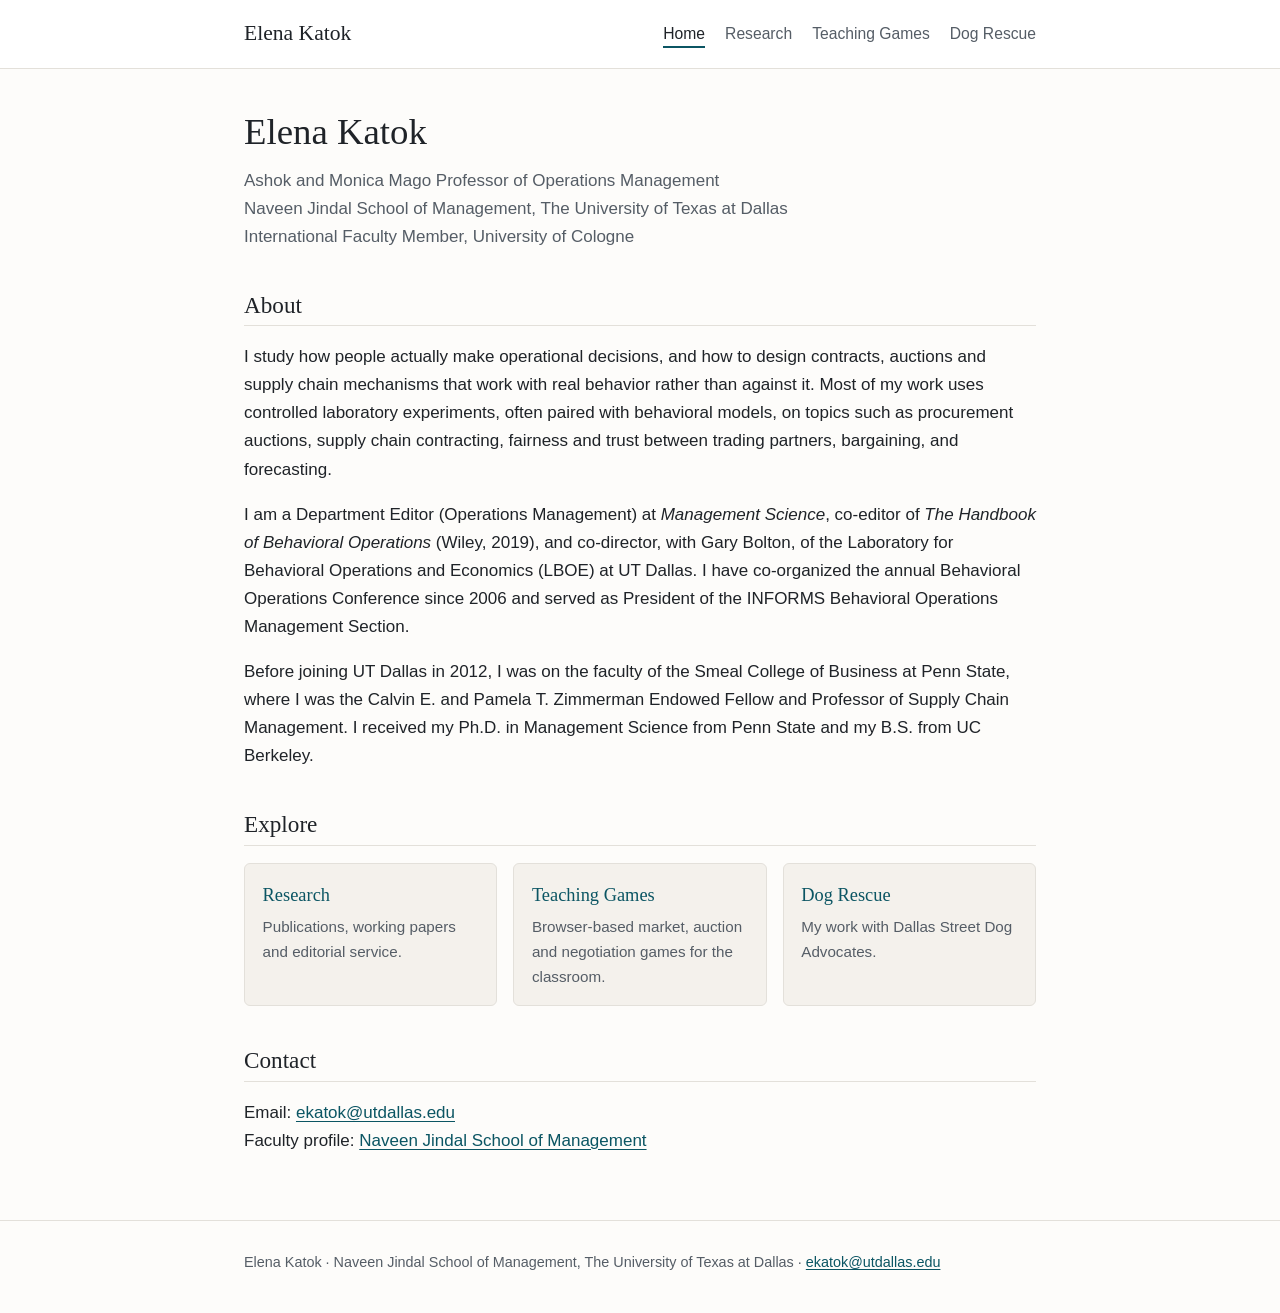
==== index.html @ 63ec6401 "First draft of personal website: home, research, teaching games, dog rescue Co-Authored-By: Claude O" ====
<!DOCTYPE html>
<html lang="en">
<head>
  <meta charset="utf-8">
  <meta name="viewport" content="width=device-width, initial-scale=1">
  <title>Elena Katok</title>
  <meta name="description" content="Elena Katok, Ashok and Monica Mago Professor of Operations Management at UT Dallas. Behavioral operations, laboratory experiments, procurement auctions, supply chain contracting.">
  <link rel="stylesheet" href="style.css">
</head>
<body>
  <a class="skip" href="#main">Skip to main content</a>
  <header class="site-header">
    <div class="wrap">
      <a class="site-name" href="index.html">Elena Katok</a>
      <nav aria-label="Main">
        <ul>
        <li><a href="index.html" aria-current="page">Home</a></li>
        <li><a href="research.html">Research</a></li>
        <li><a href="games.html">Teaching Games</a></li>
        <li><a href="dogs.html">Dog Rescue</a></li>
        </ul>
      </nav>
    </div>
  </header>
  <main id="main" class="wrap">
    <section class="intro">
      <h1>Elena Katok</h1>
      <p class="role">Ashok and Monica Mago Professor of Operations Management<br>
      Naveen Jindal School of Management, The University of Texas at Dallas<br>
      International Faculty Member, University of Cologne</p>
    </section>

    <section aria-labelledby="about">
      <h2 id="about">About</h2>
      <p>I study how people actually make operational decisions, and how to design contracts, auctions and supply chain mechanisms that work with real behavior rather than against it. Most of my work uses controlled laboratory experiments, often paired with behavioral models, on topics such as procurement auctions, supply chain contracting, fairness and trust between trading partners, bargaining, and forecasting.</p>
      <p>I am a Department Editor (Operations Management) at <em>Management Science</em>, co-editor of <em>The Handbook of Behavioral Operations</em> (Wiley, 2019), and co-director, with Gary Bolton, of the Laboratory for Behavioral Operations and Economics (LBOE) at UT Dallas. I have co-organized the annual Behavioral Operations Conference since 2006 and served as President of the INFORMS Behavioral Operations Management Section.</p>
      <p>Before joining UT Dallas in 2012, I was on the faculty of the Smeal College of Business at Penn State, where I was the Calvin E. and Pamela T. Zimmerman Endowed Fellow and Professor of Supply Chain Management. I received my Ph.D. in Management Science from Penn State and my B.S. from UC Berkeley.</p>
    </section>

    <section aria-labelledby="explore">
      <h2 id="explore">Explore</h2>
      <ul class="cards">
        <li><a href="research.html"><span class="card-title">Research</span><span class="card-text">Publications, working papers and editorial service.</span></a></li>
        <li><a href="games.html"><span class="card-title">Teaching Games</span><span class="card-text">Browser-based market, auction and negotiation games for the classroom.</span></a></li>
        <li><a href="dogs.html"><span class="card-title">Dog Rescue</span><span class="card-text">My work with Dallas Street Dog Advocates.</span></a></li>
      </ul>
    </section>

    <section aria-labelledby="contact">
      <h2 id="contact">Contact</h2>
      <p>Email: <a href="mailto:ekatok@utdallas.edu">ekatok@utdallas.edu</a><br>
      Faculty profile: <a href="https://jindal.utdallas.edu/faculty/elena-katok/">Naveen Jindal School of Management</a></p>
    </section>
  </main>
  <footer class="site-footer">
    <div class="wrap">
      <p>Elena Katok · Naveen Jindal School of Management, The University of Texas at Dallas · <a href="mailto:ekatok@utdallas.edu">ekatok@utdallas.edu</a></p>
    </div>
  </footer>
</body>
</html>
---- style.css ----
:root {
  --ink: #1f2328;
  --muted: #555d66;
  --bg: #fdfcfa;
  --rule: #e3e0da;
  --accent: #0b5563;
  --accent-dark: #083f4a;
  --card: #f4f1ec;
  --serif: Georgia, "Iowan Old Style", "Times New Roman", serif;
  --sans: -apple-system, BlinkMacSystemFont, "Segoe UI", Roboto, "Helvetica Neue", Arial, sans-serif;
}

* { box-sizing: border-box; }

html { font-size: 100%; }

body {
  margin: 0;
  background: var(--bg);
  color: var(--ink);
  font-family: var(--sans);
  font-size: 1.0625rem;
  line-height: 1.65;
}

.wrap {
  max-width: 52rem;
  margin: 0 auto;
  padding: 0 1.25rem;
}

/* Skip link: visible when focused */
.skip {
  position: absolute;
  left: -999px;
  top: 0;
  background: var(--accent);
  color: #fff;
  padding: 0.5rem 1rem;
  z-index: 10;
}
.skip:focus { left: 0.5rem; top: 0.5rem; }

a { color: var(--accent); text-underline-offset: 0.15em; }
a:hover { color: var(--accent-dark); }
a:focus-visible, .cards a:focus-visible {
  outline: 3px solid #e0a100;
  outline-offset: 2px;
}

/* Header */
.site-header {
  border-bottom: 1px solid var(--rule);
  background: #fff;
}
.site-header .wrap {
  display: flex;
  flex-wrap: wrap;
  align-items: center;
  justify-content: space-between;
  gap: 0.5rem 1.5rem;
  padding-top: 1rem;
  padding-bottom: 1rem;
}
.site-name {
  font-family: var(--serif);
  font-size: 1.35rem;
  color: var(--ink);
  text-decoration: none;
}
.site-header nav ul {
  list-style: none;
  margin: 0;
  padding: 0;
  display: flex;
  flex-wrap: wrap;
  gap: 0.25rem 1.25rem;
}
.site-header nav a {
  color: var(--muted);
  text-decoration: none;
  font-size: 0.98rem;
  padding: 0.25rem 0;
  border-bottom: 2px solid transparent;
}
.site-header nav a:hover { color: var(--ink); }
.site-header nav a[aria-current="page"] {
  color: var(--ink);
  border-bottom-color: var(--accent);
}

/* Main */
main.wrap { padding-top: 2.5rem; padding-bottom: 3rem; }

h1, h2 {
  font-family: var(--serif);
  font-weight: normal;
  line-height: 1.25;
}
h1 { font-size: 2.3rem; margin: 0 0 0.75rem; }
h2 {
  font-size: 1.45rem;
  margin: 2.5rem 0 0.75rem;
  padding-bottom: 0.35rem;
  border-bottom: 1px solid var(--rule);
}

.role { color: var(--muted); margin-top: 0; }
.lede { font-size: 1.15rem; color: var(--muted); }

/* On-page contents */
.toc ul {
  list-style: none;
  padding: 0;
  display: flex;
  flex-wrap: wrap;
  gap: 0.25rem 1.25rem;
  font-size: 0.95rem;
}

/* Publication lists */
.pubs { padding-left: 1.5rem; }
.pubs li { margin-bottom: 0.7rem; }
.pubs a { word-break: break-word; }

.links { padding-left: 1.25rem; }

/* Cards */
.cards {
  list-style: none;
  padding: 0;
  display: grid;
  grid-template-columns: repeat(auto-fit, minmax(12rem, 1fr));
  gap: 1rem;
}
.cards a {
  display: block;
  height: 100%;
  padding: 1rem 1.1rem;
  background: var(--card);
  border: 1px solid var(--rule);
  border-radius: 6px;
  text-decoration: none;
  color: var(--ink);
}
.cards a:hover { border-color: var(--accent); }
.card-title {
  display: block;
  font-family: var(--serif);
  font-size: 1.15rem;
  color: var(--accent);
  margin-bottom: 0.25rem;
}
.card-text { display: block; color: var(--muted); font-size: 0.95rem; }

/* Footer */
.site-footer {
  border-top: 1px solid var(--rule);
  color: var(--muted);
  font-size: 0.9rem;
}
.site-footer .wrap { padding-top: 1rem; padding-bottom: 1.5rem; }

@media (max-width: 34rem) {
  h1 { font-size: 1.9rem; }
  main.wrap { padding-top: 1.75rem; }
}
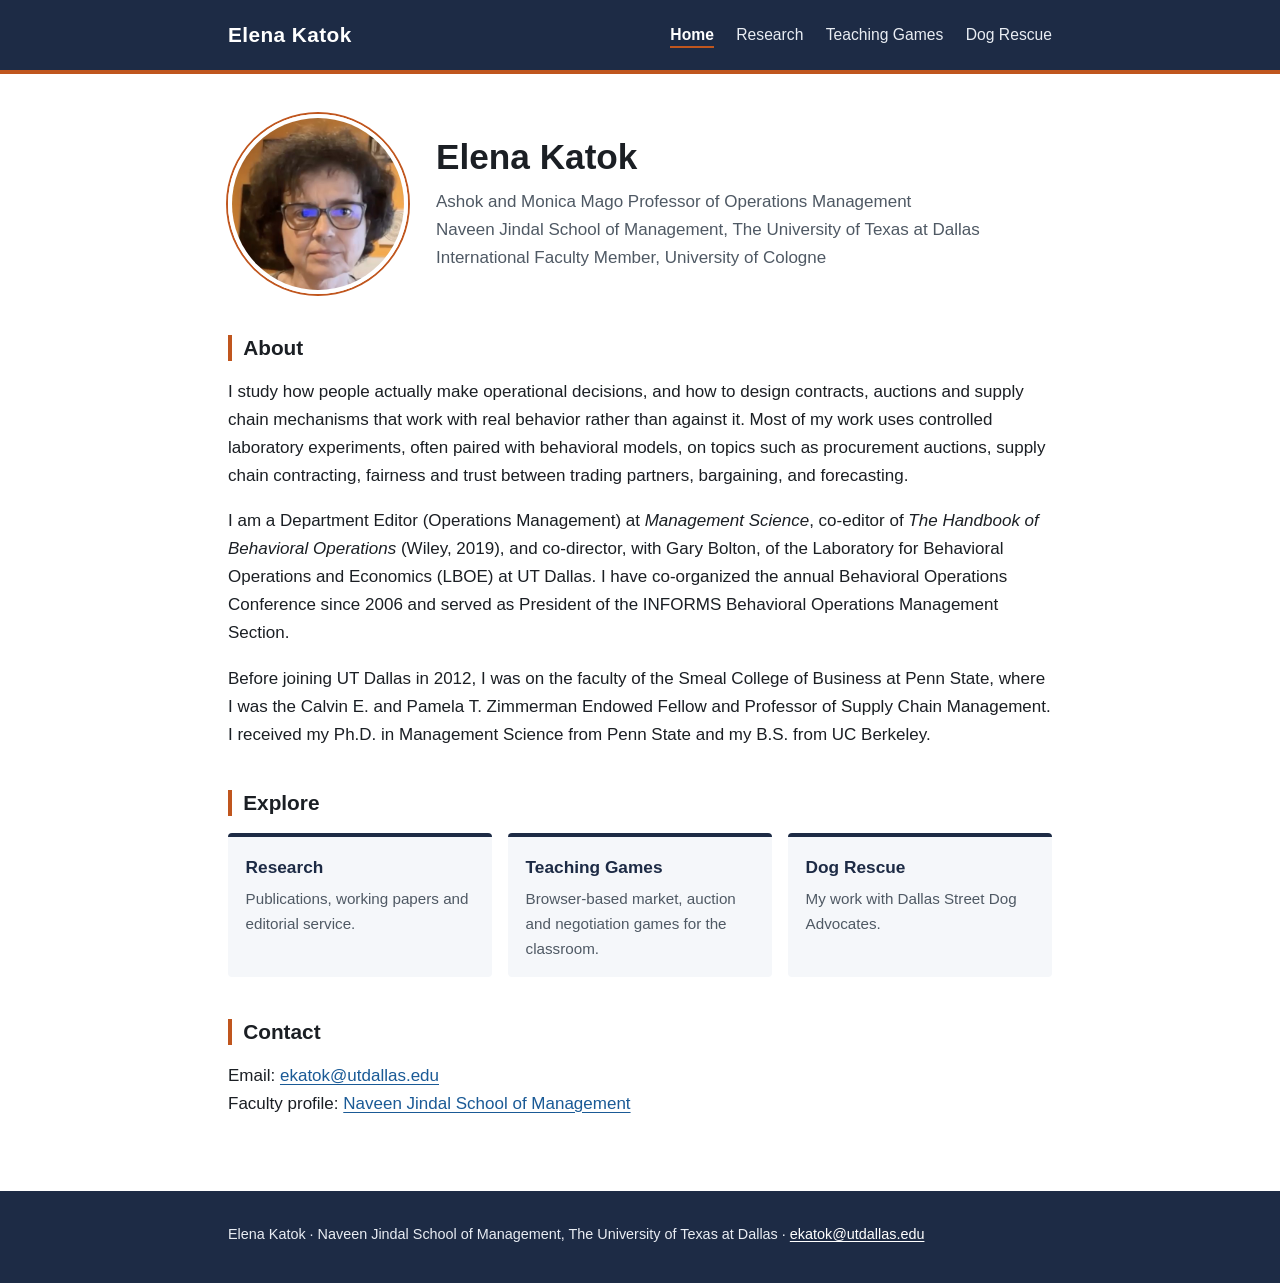
==== commit 38090cc9: "New visual design, photos, Saving Lives paper, POM publication Co-Authored-By: Claude Opus 5.5 <nore" ====
--- a/index.html
+++ b/index.html
@@ -24,10 +24,13 @@
   </header>
   <main id="main" class="wrap">
     <section class="intro">
+      <img class="headshot" src="images/elena-katok.jpg" width="240" height="240" alt="Portrait of Elena Katok">
+      <div>
       <h1>Elena Katok</h1>
       <p class="role">Ashok and Monica Mago Professor of Operations Management<br>
       Naveen Jindal School of Management, The University of Texas at Dallas<br>
       International Faculty Member, University of Cologne</p>
+      </div>
     </section>
 
     <section aria-labelledby="about">
--- a/style.css
+++ b/style.css
@@ -1,35 +1,35 @@
 :root {
-  --ink: #1f2328;
-  --muted: #555d66;
-  --bg: #fdfcfa;
-  --rule: #e3e0da;
-  --accent: #0b5563;
-  --accent-dark: #083f4a;
-  --card: #f4f1ec;
-  --serif: Georgia, "Iowan Old Style", "Times New Roman", serif;
-  --sans: -apple-system, BlinkMacSystemFont, "Segoe UI", Roboto, "Helvetica Neue", Arial, sans-serif;
+  --ink: #1b1f24;
+  --muted: #4f5964;
+  --bg: #ffffff;
+  --band: #1d2b45;       /* navy header/footer */
+  --band-text: #e9edf3;
+  --accent: #c0561e;     /* warm orange: rules, bars, highlights */
+  --link: #1a5a96;
+  --link-hover: #123f6b;
+  --rule: #e2e6eb;
+  --soft: #f5f7fa;
+  --font: "Avenir Next", Avenir, "Segoe UI", -apple-system, BlinkMacSystemFont, Roboto, "Helvetica Neue", Arial, sans-serif;
 }
 
 * { box-sizing: border-box; }
-
-html { font-size: 100%; }
 
 body {
   margin: 0;
   background: var(--bg);
   color: var(--ink);
-  font-family: var(--sans);
+  font-family: var(--font);
   font-size: 1.0625rem;
   line-height: 1.65;
 }
 
 .wrap {
-  max-width: 52rem;
+  max-width: 54rem;
   margin: 0 auto;
   padding: 0 1.25rem;
 }
 
-/* Skip link: visible when focused */
+/* Skip link */
 .skip {
   position: absolute;
   left: -999px;
@@ -41,17 +41,18 @@
 }
 .skip:focus { left: 0.5rem; top: 0.5rem; }
 
-a { color: var(--accent); text-underline-offset: 0.15em; }
-a:hover { color: var(--accent-dark); }
-a:focus-visible, .cards a:focus-visible {
-  outline: 3px solid #e0a100;
+a { color: var(--link); text-underline-offset: 0.15em; }
+a:hover { color: var(--link-hover); }
+a:focus-visible {
+  outline: 3px solid #f2b134;
   outline-offset: 2px;
 }
 
-/* Header */
+/* Header band */
 .site-header {
-  border-bottom: 1px solid var(--rule);
-  background: #fff;
+  background: var(--band);
+  color: var(--band-text);
+  border-bottom: 4px solid var(--accent);
 }
 .site-header .wrap {
   display: flex;
@@ -59,59 +60,92 @@
   align-items: center;
   justify-content: space-between;
   gap: 0.5rem 1.5rem;
-  padding-top: 1rem;
-  padding-bottom: 1rem;
+  padding-top: 1.1rem;
+  padding-bottom: 1.1rem;
 }
 .site-name {
-  font-family: var(--serif);
-  font-size: 1.35rem;
-  color: var(--ink);
+  color: #fff;
+  font-weight: 700;
+  font-size: 1.3rem;
+  letter-spacing: 0.02em;
   text-decoration: none;
 }
+.site-name:hover { color: #fff; }
 .site-header nav ul {
   list-style: none;
   margin: 0;
   padding: 0;
   display: flex;
   flex-wrap: wrap;
-  gap: 0.25rem 1.25rem;
+  gap: 0.25rem 1.4rem;
 }
 .site-header nav a {
-  color: var(--muted);
+  color: var(--band-text);
   text-decoration: none;
   font-size: 0.98rem;
-  padding: 0.25rem 0;
+  padding: 0.2rem 0;
   border-bottom: 2px solid transparent;
 }
-.site-header nav a:hover { color: var(--ink); }
+.site-header nav a:hover { color: #fff; border-bottom-color: #8fa0bb; }
 .site-header nav a[aria-current="page"] {
-  color: var(--ink);
+  color: #fff;
+  font-weight: 600;
   border-bottom-color: var(--accent);
 }
 
 /* Main */
-main.wrap { padding-top: 2.5rem; padding-bottom: 3rem; }
-
-h1, h2 {
-  font-family: var(--serif);
-  font-weight: normal;
-  line-height: 1.25;
-}
-h1 { font-size: 2.3rem; margin: 0 0 0.75rem; }
+main.wrap { padding-top: 2.5rem; padding-bottom: 3.5rem; }
+
+h1, h2 { line-height: 1.25; color: var(--ink); }
+h1 { font-size: 2.2rem; font-weight: 700; margin: 0 0 0.6rem; }
 h2 {
-  font-size: 1.45rem;
-  margin: 2.5rem 0 0.75rem;
-  padding-bottom: 0.35rem;
-  border-bottom: 1px solid var(--rule);
-}
-
-.role { color: var(--muted); margin-top: 0; }
+  font-size: 1.3rem;
+  font-weight: 700;
+  margin: 2.6rem 0 0.8rem;
+  padding-left: 0.7rem;
+  border-left: 4px solid var(--accent);
+}
+
+.role { color: var(--muted); margin: 0; }
 .lede { font-size: 1.15rem; color: var(--muted); }
+
+/* Home intro with headshot */
+.intro {
+  display: flex;
+  align-items: center;
+  gap: 1.75rem;
+  flex-wrap: wrap;
+}
+.headshot {
+  width: 180px;
+  height: 180px;
+  border-radius: 50%;
+  object-fit: cover;
+  border: 4px solid #fff;
+  box-shadow: 0 0 0 2px var(--accent);
+}
+
+/* Photos */
+.photo { margin: 1.75rem 0; }
+.photo img {
+  width: 100%;
+  height: auto;
+  border-radius: 6px;
+  display: block;
+}
+.photo figcaption {
+  font-size: 0.9rem;
+  color: var(--muted);
+  margin-top: 0.4rem;
+}
 
 /* On-page contents */
 .toc ul {
   list-style: none;
-  padding: 0;
+  padding: 0.6rem 0.9rem;
+  margin: 1.25rem 0 0;
+  background: var(--soft);
+  border-radius: 6px;
   display: flex;
   flex-wrap: wrap;
   gap: 0.25rem 1.25rem;
@@ -119,8 +153,9 @@
 }
 
 /* Publication lists */
-.pubs { padding-left: 1.5rem; }
-.pubs li { margin-bottom: 0.7rem; }
+.pubs { padding-left: 1.6rem; }
+.pubs li { margin-bottom: 0.75rem; }
+.pubs li::marker { color: var(--muted); }
 .pubs a { word-break: break-word; }
 
 .links { padding-left: 1.25rem; }
@@ -137,31 +172,34 @@
   display: block;
   height: 100%;
   padding: 1rem 1.1rem;
-  background: var(--card);
-  border: 1px solid var(--rule);
-  border-radius: 6px;
+  background: var(--soft);
+  border-top: 4px solid var(--band);
+  border-radius: 4px;
   text-decoration: none;
   color: var(--ink);
-}
-.cards a:hover { border-color: var(--accent); }
+  transition: border-color 0.15s;
+}
+.cards a:hover { border-top-color: var(--accent); }
 .card-title {
   display: block;
-  font-family: var(--serif);
-  font-size: 1.15rem;
-  color: var(--accent);
+  font-weight: 700;
+  font-size: 1.08rem;
+  color: var(--band);
   margin-bottom: 0.25rem;
 }
 .card-text { display: block; color: var(--muted); font-size: 0.95rem; }
 
-/* Footer */
+/* Footer band */
 .site-footer {
-  border-top: 1px solid var(--rule);
-  color: var(--muted);
+  background: var(--band);
+  color: var(--band-text);
   font-size: 0.9rem;
 }
-.site-footer .wrap { padding-top: 1rem; padding-bottom: 1.5rem; }
+.site-footer a { color: #fff; }
+.site-footer .wrap { padding-top: 1.1rem; padding-bottom: 1.4rem; }
 
 @media (max-width: 34rem) {
-  h1 { font-size: 1.9rem; }
+  h1 { font-size: 1.85rem; }
   main.wrap { padding-top: 1.75rem; }
-}
+  .headshot { width: 140px; height: 140px; }
+}
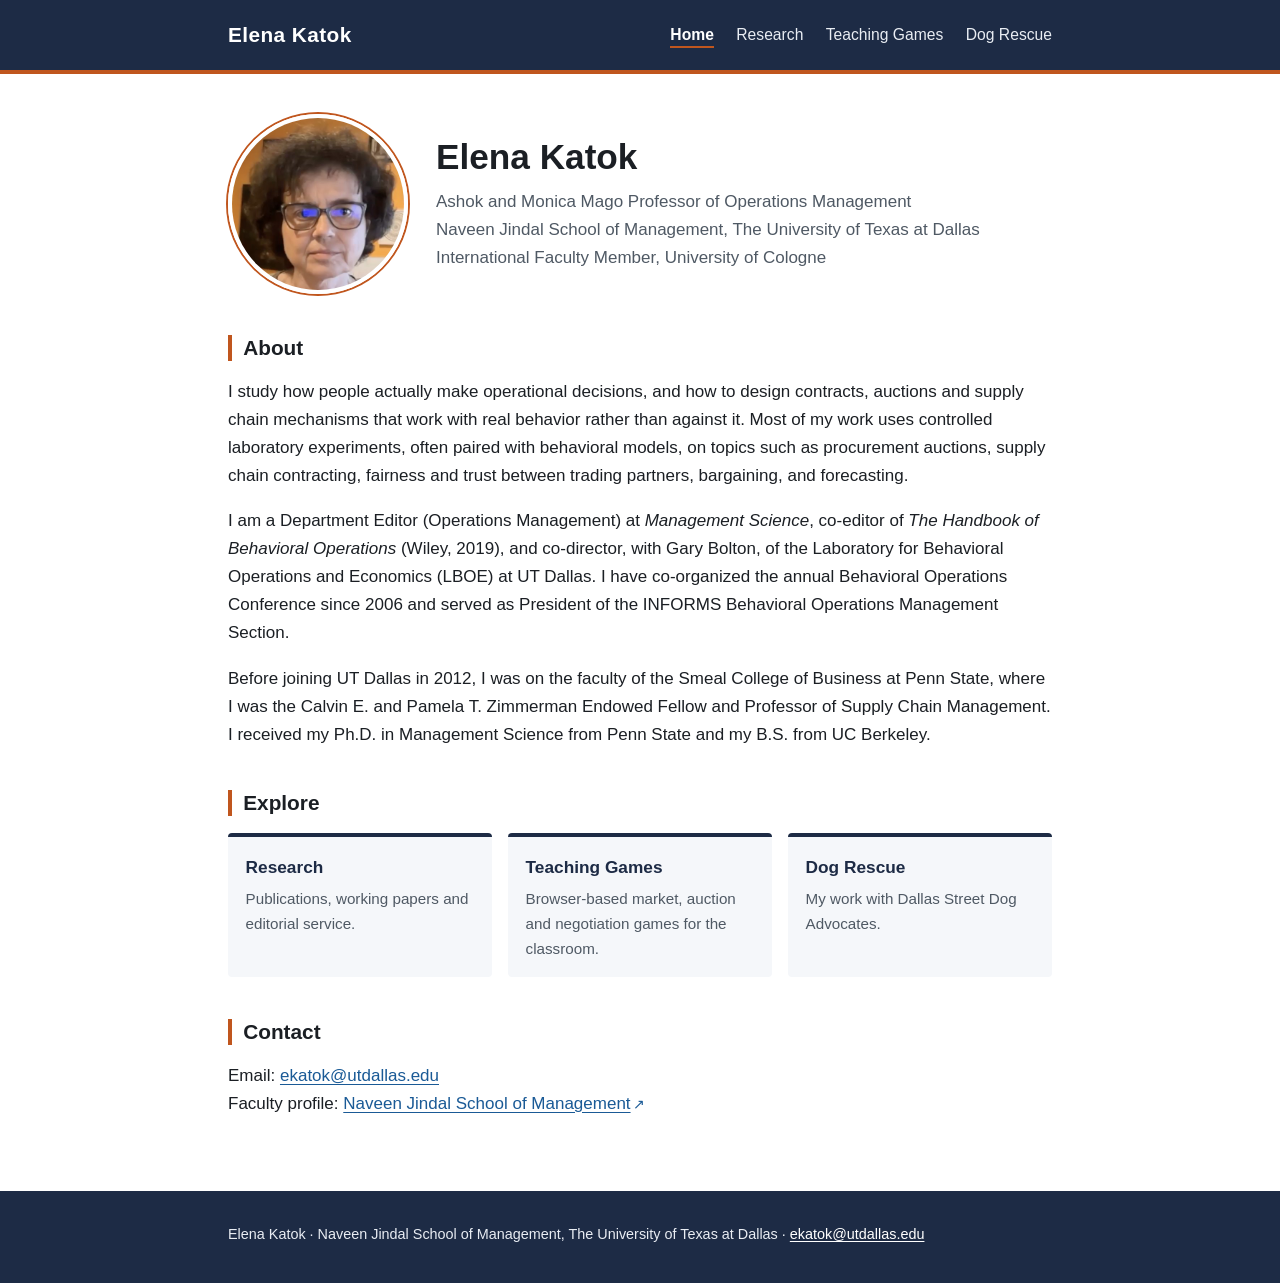
==== commit f5ec7f35: "Open outside links in a new tab, with visual and screen-reader cue Co-Authored-By: Claude Opus 5.5 <" ====
--- a/index.html
+++ b/index.html
@@ -52,7 +52,7 @@
     <section aria-labelledby="contact">
       <h2 id="contact">Contact</h2>
       <p>Email: <a href="mailto:ekatok@utdallas.edu">ekatok@utdallas.edu</a><br>
-      Faculty profile: <a href="https://jindal.utdallas.edu/faculty/elena-katok/">Naveen Jindal School of Management</a></p>
+      Faculty profile: <a href="https://jindal.utdallas.edu/faculty/elena-katok/" target="_blank" rel="noopener">Naveen Jindal School of Management<span class="ext" aria-hidden="true">↗</span><span class="sr-only"> (opens in a new tab)</span></a></p>
     </section>
   </main>
   <footer class="site-footer">
--- a/style.css
+++ b/style.css
@@ -203,3 +203,11 @@
   main.wrap { padding-top: 1.75rem; }
   .headshot { width: 140px; height: 140px; }
 }
+
+/* External links */
+.ext { font-size: 0.8em; margin-left: 0.15em; text-decoration: none; display: inline-block; }
+.cards .ext { display: none; }
+.sr-only {
+  position: absolute; width: 1px; height: 1px; padding: 0; margin: -1px;
+  overflow: hidden; clip: rect(0 0 0 0); white-space: nowrap; border: 0;
+}
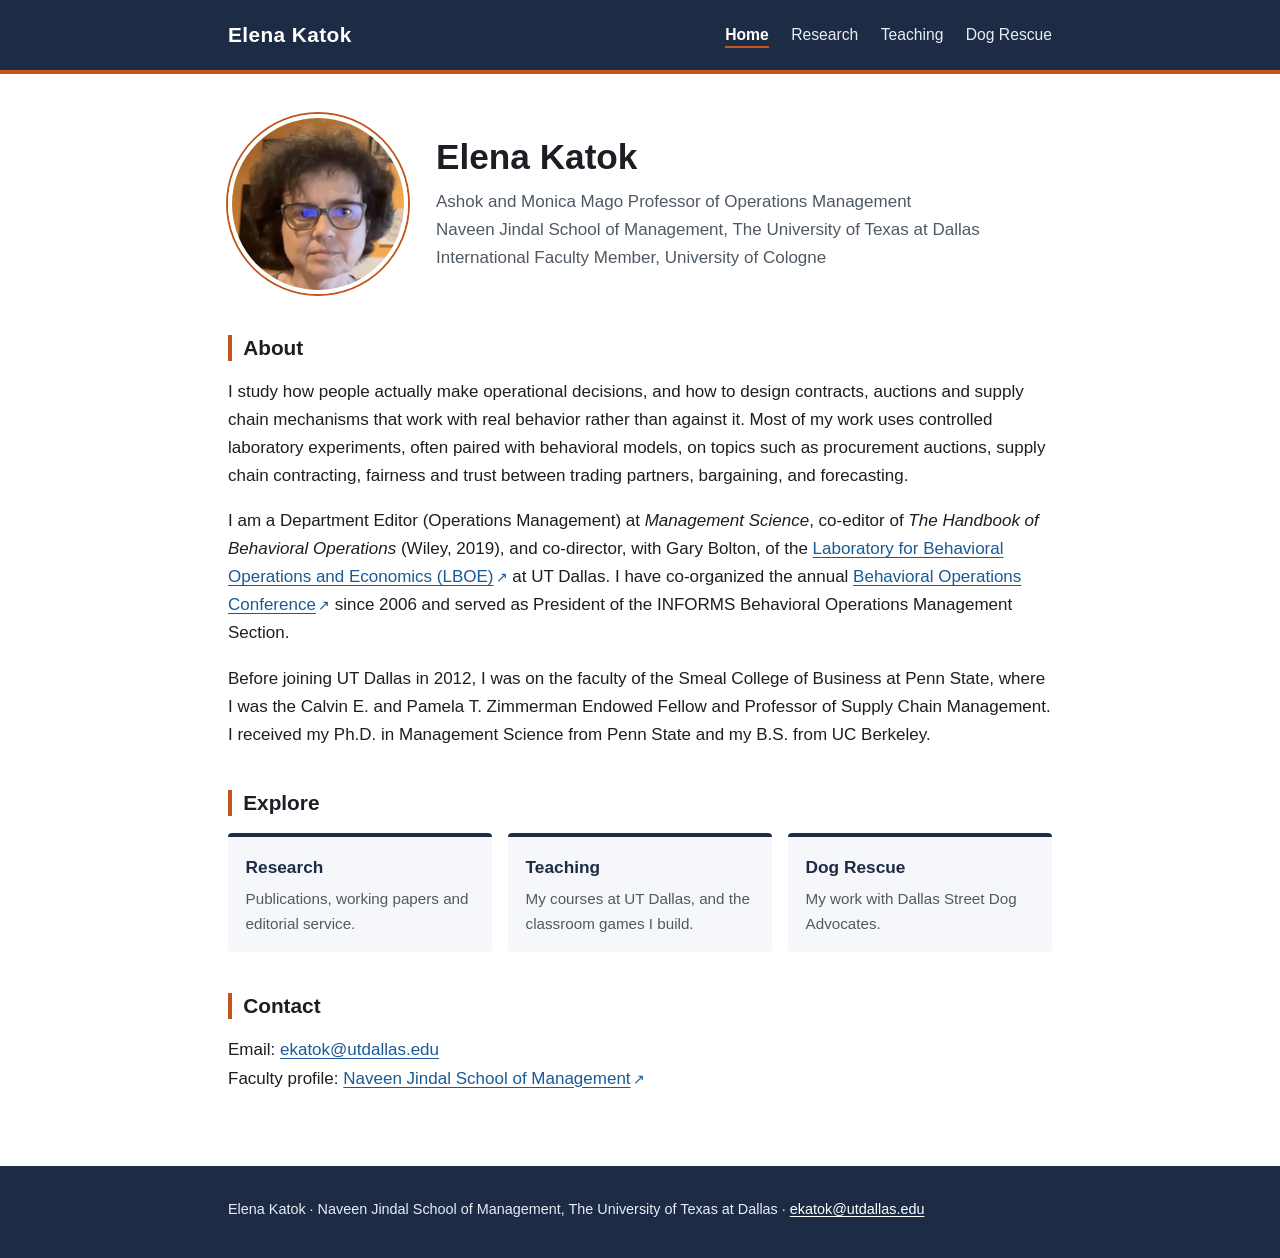
==== commit 1910b036: "Teaching page with courses (adds OPRE 6332); link LBOE and BOC Co-Authored-By: Claude Opus 5.5 <nore" ====
--- a/index.html
+++ b/index.html
@@ -16,7 +16,7 @@
         <ul>
         <li><a href="index.html" aria-current="page">Home</a></li>
         <li><a href="research.html">Research</a></li>
-        <li><a href="games.html">Teaching Games</a></li>
+        <li><a href="games.html">Teaching</a></li>
         <li><a href="dogs.html">Dog Rescue</a></li>
         </ul>
       </nav>
@@ -36,7 +36,7 @@
     <section aria-labelledby="about">
       <h2 id="about">About</h2>
       <p>I study how people actually make operational decisions, and how to design contracts, auctions and supply chain mechanisms that work with real behavior rather than against it. Most of my work uses controlled laboratory experiments, often paired with behavioral models, on topics such as procurement auctions, supply chain contracting, fairness and trust between trading partners, bargaining, and forecasting.</p>
-      <p>I am a Department Editor (Operations Management) at <em>Management Science</em>, co-editor of <em>The Handbook of Behavioral Operations</em> (Wiley, 2019), and co-director, with Gary Bolton, of the Laboratory for Behavioral Operations and Economics (LBOE) at UT Dallas. I have co-organized the annual Behavioral Operations Conference since 2006 and served as President of the INFORMS Behavioral Operations Management Section.</p>
+      <p>I am a Department Editor (Operations Management) at <em>Management Science</em>, co-editor of <em>The Handbook of Behavioral Operations</em> (Wiley, 2019), and co-director, with Gary Bolton, of the <a href="https://jindal.utdallas.edu/centers-of-excellence/lboe/" target="_blank" rel="noopener">Laboratory for Behavioral Operations and Economics (LBOE)<span class="ext" aria-hidden="true">↗</span><span class="sr-only"> (opens in a new tab)</span></a> at UT Dallas. I have co-organized the annual <a href="https://jindal.utdallas.edu/19th-annual-behavioral-operations-conference-2026" target="_blank" rel="noopener">Behavioral Operations Conference<span class="ext" aria-hidden="true">↗</span><span class="sr-only"> (opens in a new tab)</span></a> since 2006 and served as President of the INFORMS Behavioral Operations Management Section.</p>
       <p>Before joining UT Dallas in 2012, I was on the faculty of the Smeal College of Business at Penn State, where I was the Calvin E. and Pamela T. Zimmerman Endowed Fellow and Professor of Supply Chain Management. I received my Ph.D. in Management Science from Penn State and my B.S. from UC Berkeley.</p>
     </section>
 
@@ -44,7 +44,7 @@
       <h2 id="explore">Explore</h2>
       <ul class="cards">
         <li><a href="research.html"><span class="card-title">Research</span><span class="card-text">Publications, working papers and editorial service.</span></a></li>
-        <li><a href="games.html"><span class="card-title">Teaching Games</span><span class="card-text">Browser-based market, auction and negotiation games for the classroom.</span></a></li>
+        <li><a href="games.html"><span class="card-title">Teaching</span><span class="card-text">My courses at UT Dallas, and the classroom games I build.</span></a></li>
         <li><a href="dogs.html"><span class="card-title">Dog Rescue</span><span class="card-text">My work with Dallas Street Dog Advocates.</span></a></li>
       </ul>
     </section>
